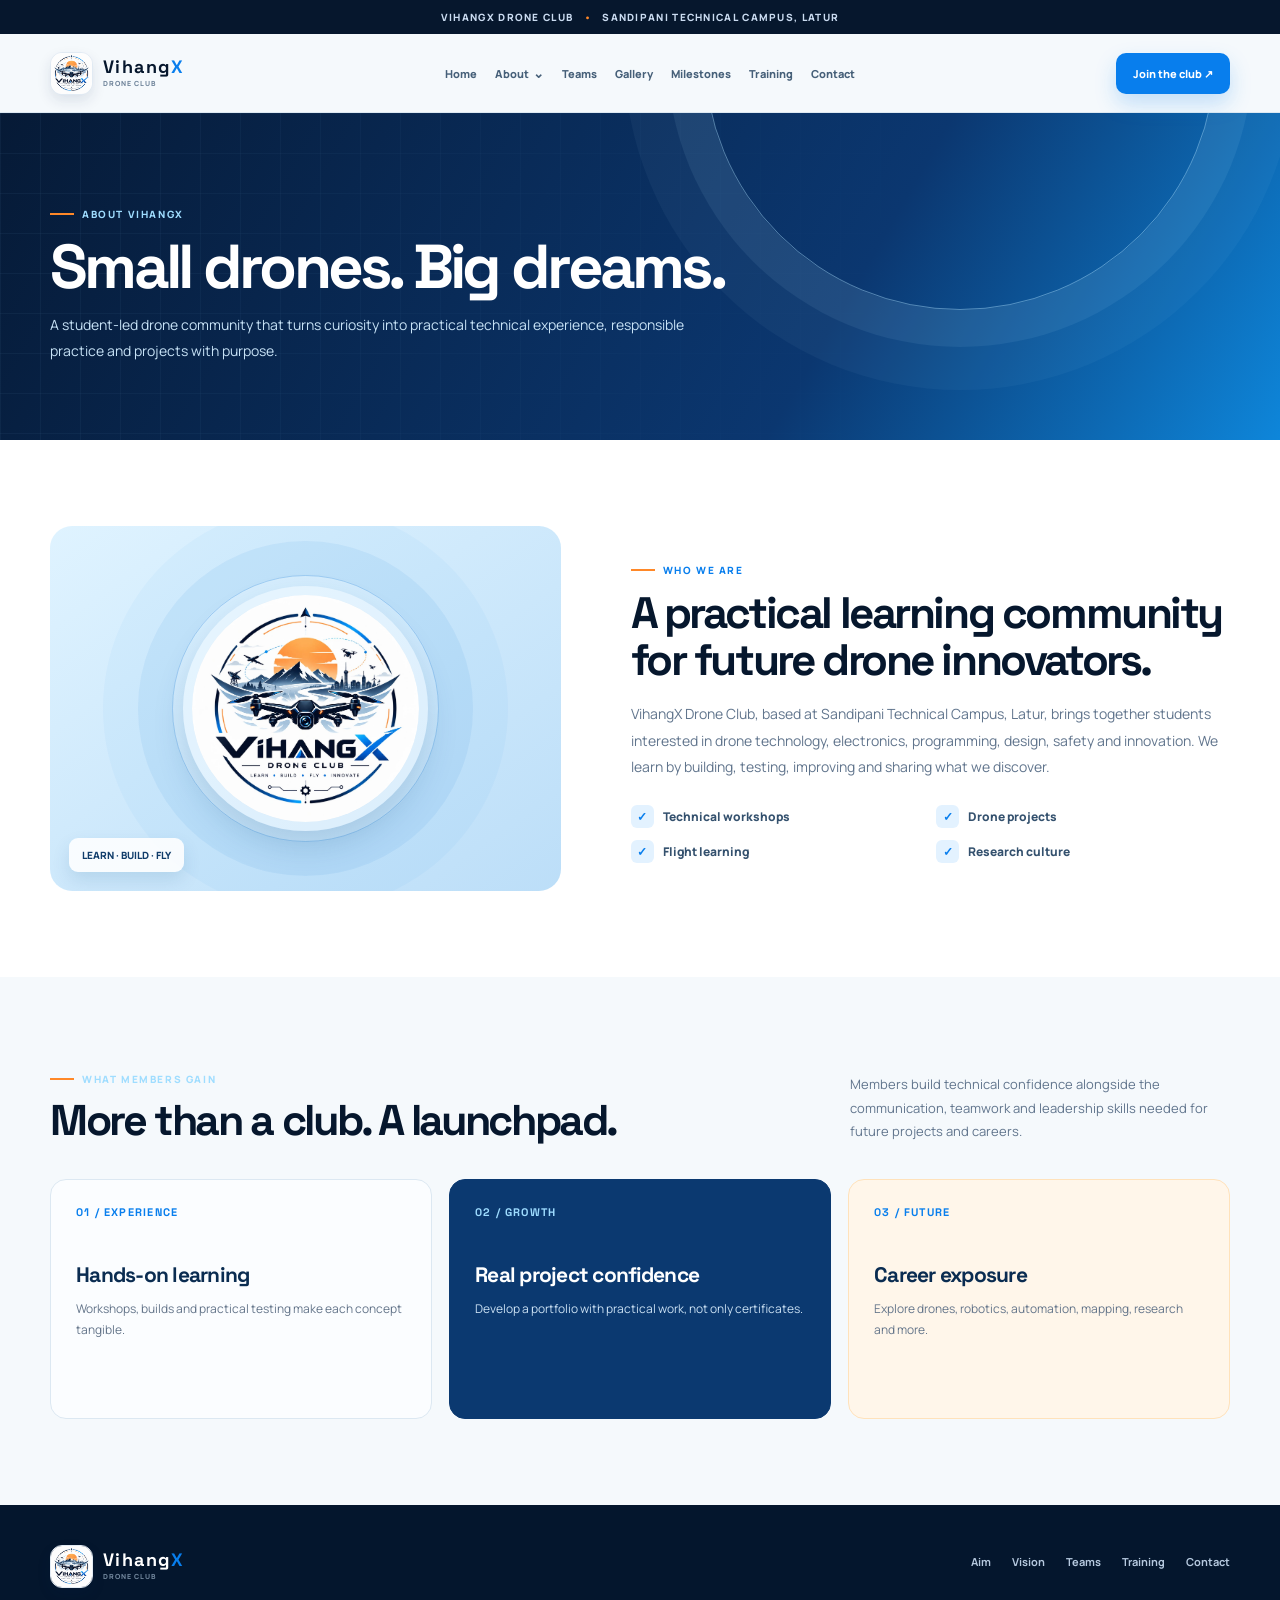
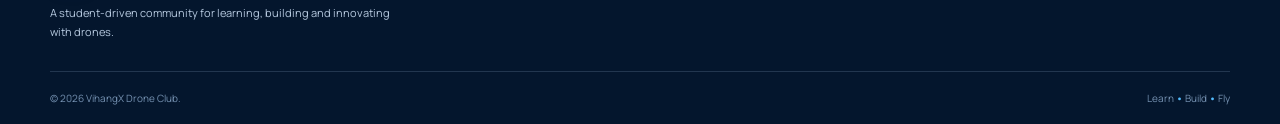
==== about.html @ a5d9b42d "Publish VihangX Drone Club website" ====
<!doctype html>
<html lang="en"><head><meta charset="utf-8"><meta name="viewport" content="width=device-width,initial-scale=1"><meta name="description" content="About VihangX Drone Club at Sandipani Technical Campus, Latur."><title>About VihangX | Drone Club</title><link rel="stylesheet" href="page-styles.css"></head>
<body>
  <div class="announcement">VihangX Drone Club <b>•</b> Sandipani Technical Campus, Latur</div>
  <header class="site-header"><div class="wrap nav"><a class="brand" href="index.html"><img src="assets/vihangx-logo.jpg" alt="VihangX Drone Club logo"><span class="brand-title">Vihang<b>X</b><small>DRONE CLUB</small></span></a><nav class="nav-links" aria-label="Main navigation"><a href="index.html">Home</a><div class="nav-dropdown"><button class="dropdown-toggle" aria-expanded="false" aria-controls="about-menu">About <span>⌄</span></button><div class="dropdown-menu" id="about-menu"><a class="active" href="about.html">About VihangX</a><a href="aim.html">Aim</a><a href="vision.html">Vision</a><a href="mission.html">Mission</a><a href="objectives.html">Objectives</a></div></div><a href="teams.html">Teams</a><a href="gallery.html">Gallery</a><a href="milestones.html">Milestones</a><a href="training.html">Training</a><a href="contact.html">Contact</a></nav><a class="nav-cta" href="contact.html">Join the club ↗</a><button class="menu-button" aria-label="Open menu" aria-expanded="false"><svg viewBox="0 0 24 24" fill="none"><path d="M4 7h16M4 12h16M4 17h16" stroke="currentColor" stroke-width="2" stroke-linecap="round"/></svg></button></div></header>
  <main><section class="page-hero"><div class="wrap"><span class="eyebrow">About VihangX</span><h1>Small drones. Big dreams.</h1><p>A student-led drone community that turns curiosity into practical technical experience, responsible practice and projects with purpose.</p></div></section>
  <section class="section section-white"><div class="wrap overview"><div class="logo-stage"><img src="assets/vihangx-logo.jpg" alt="VihangX logo"><span class="badge">LEARN · BUILD · FLY</span></div><div><span class="eyebrow" style="color:#087eed">Who we are</span><h2 style="font-family:'Space Grotesk';font-size:clamp(30px,3.5vw,44px);letter-spacing:-.055em;line-height:1.07;margin:13px 0 17px">A practical learning community for future drone innovators.</h2><p class="section-copy">VihangX Drone Club, based at Sandipani Technical Campus, Latur, brings together students interested in drone technology, electronics, programming, design, safety and innovation. We learn by building, testing, improving and sharing what we discover.</p><div class="feature-grid"><span class="feature"><i>✓</i> Technical workshops</span><span class="feature"><i>✓</i> Drone projects</span><span class="feature"><i>✓</i> Flight learning</span><span class="feature"><i>✓</i> Research culture</span></div></div></div></section>
  <section class="section"><div class="wrap"><div class="section-head"><div><span class="eyebrow">What members gain</span><h2>More than a club. A launchpad.</h2></div><p>Members build technical confidence alongside the communication, teamwork and leadership skills needed for future projects and careers.</p></div><div class="info-grid"><article class="info-card"><span class="index">01 / EXPERIENCE</span><h3>Hands-on learning</h3><p>Workshops, builds and practical testing make each concept tangible.</p></article><article class="info-card"><span class="index">02 / GROWTH</span><h3>Real project confidence</h3><p>Develop a portfolio with practical work, not only certificates.</p></article><article class="info-card"><span class="index">03 / FUTURE</span><h3>Career exposure</h3><p>Explore drones, robotics, automation, mapping, research and more.</p></article></div></div></section></main>
  <footer><div class="wrap"><div class="footer-top"><div><a class="brand" href="index.html"><img src="assets/vihangx-logo.jpg" alt="VihangX Drone Club logo"><span class="brand-title">Vihang<b>X</b><small>DRONE CLUB</small></span></a><p class="footer-copy">A student-driven community for learning, building and innovating with drones.</p></div><nav class="footer-nav"><a href="aim.html">Aim</a><a href="vision.html">Vision</a><a href="teams.html">Teams</a><a href="training.html">Training</a><a href="contact.html">Contact</a></nav></div><div class="footer-bottom"><span>© <span id="year"></span> VihangX Drone Club.</span><span>Learn <b>•</b> Build <b>•</b> Fly</span></div></div></footer><script src="site.js"></script>
</body></html>
---- page-styles.css ----
@import url('https://fonts.googleapis.com/css2?family=Manrope:wght@400;500;600;700;800&family=Space+Grotesk:wght@400;500;600;700&display=swap');

:root { --ink:#06172d; --ink-2:#0b2b54; --blue:#087eed; --blue-soft:#e5f4ff; --orange:#ff8828; --paper:#f5f9fc; --white:#fff; --line:#dbe7f1; --muted:#61758d; --green:#24b77f; --radius:18px; }
* { box-sizing:border-box; }
html { scroll-behavior:smooth; }
body { margin:0; color:var(--ink); background:var(--paper); font-family:Manrope,Arial,sans-serif; }
a { color:inherit; text-decoration:none; }
button { font:inherit; cursor:pointer; }
.wrap { width:min(1180px, calc(100% - 48px)); margin:0 auto; }
.announcement { padding:10px 16px; color:#cbdcf1; background:var(--ink); font-size:10px; font-weight:800; letter-spacing:.13em; text-align:center; text-transform:uppercase; }.announcement b { margin:0 7px; color:var(--orange); }
.site-header { position:sticky; z-index:30; top:0; border-bottom:1px solid rgba(219,231,241,.9); background:rgba(245,249,252,.9); backdrop-filter:blur(18px); }.nav { min-height:78px; display:flex; align-items:center; justify-content:space-between; gap:23px; }.brand { display:flex; align-items:center; min-width:max-content; gap:10px; }.brand img { width:43px; height:43px; border:1px solid #e1eaf3; border-radius:12px; object-fit:cover; background:white; box-shadow:0 6px 14px rgba(4,38,78,.11); }.brand-title { color:var(--ink); font-family:'Space Grotesk',sans-serif; font-size:18px; font-weight:700; letter-spacing:.08em; line-height:.9; }.brand-title b { color:var(--blue); }.brand-title small { display:block; margin-top:6px; color:#71869c; font-family:Manrope,sans-serif; font-size:7px; font-weight:800; letter-spacing:.14em; }
.nav-links { display:flex; align-items:center; gap:18px; color:#466079; font-size:11px; font-weight:800; }.nav-links > a, .dropdown-toggle { border:0; padding:5px 0; color:inherit; background:transparent; font:inherit; font-size:11px; font-weight:800; }.nav-links a:hover, .nav-links a.active, .dropdown-toggle:hover, .dropdown-toggle:focus { color:var(--blue); }.nav-dropdown { position:relative; }.dropdown-toggle { display:inline-flex; align-items:center; gap:4px; }.dropdown-toggle span { font-size:13px; transition:transform .18s ease; }.nav-dropdown.open .dropdown-toggle span { transform:rotate(180deg); }.dropdown-menu { position:absolute; top:calc(100% + 17px); left:-13px; display:grid; min-width:190px; padding:8px; border:1px solid #dce7f1; border-radius:12px; background:#fff; box-shadow:0 17px 36px rgba(3,27,62,.15); opacity:0; pointer-events:none; transform:translateY(-6px); transition:.18s ease; }.nav-dropdown.open .dropdown-menu { opacity:1; pointer-events:auto; transform:translateY(0); }.dropdown-menu a { padding:8px 9px; border-radius:7px; font-size:10px; }.dropdown-menu a:hover, .dropdown-menu a.active { background:#eaf7ff; }.nav-cta, .button { display:inline-flex; align-items:center; justify-content:center; gap:9px; border:1px solid transparent; border-radius:10px; padding:12px 16px; color:white; background:var(--blue); box-shadow:0 10px 21px rgba(8,126,237,.22); font-size:11px; font-weight:800; transition:.2s ease; }.nav-cta:hover, .button:hover { background:#006fd7; transform:translateY(-2px); }.button--light { border-color:#c8d8e7; color:var(--ink); background:white; box-shadow:none; }.button--light:hover { color:var(--blue); background:#eaf6ff; }.menu-button { display:none; border:0; padding:8px; color:var(--ink); background:transparent; }.menu-button svg { width:24px; height:24px; }
.page-hero { position:relative; overflow:hidden; padding:85px 0 76px; color:white; background:linear-gradient(120deg,#061a36,#0b3770 65%,#0e86da); }.page-hero::before { position:absolute; width:510px; height:510px; top:-315px; right:5%; border:1px solid rgba(177,227,255,.44); border-radius:50%; box-shadow:0 0 0 37px rgba(177,227,255,.08),0 0 0 80px rgba(177,227,255,.045); content:''; }.page-hero::after { position:absolute; inset:0; opacity:.26; background-image:linear-gradient(rgba(151,215,255,.2) 1px,transparent 1px),linear-gradient(90deg,rgba(151,215,255,.2) 1px,transparent 1px); background-size:40px 40px; mask-image:linear-gradient(100deg,black,transparent 75%); content:''; }.page-hero .wrap { position:relative; z-index:1; }.eyebrow { display:inline-flex; align-items:center; gap:8px; color:#9fddff; font-size:10px; font-weight:800; letter-spacing:.16em; text-transform:uppercase; }.eyebrow::before { width:24px; height:2px; background:var(--orange); content:''; }.page-hero h1 { max-width:720px; margin:14px 0 14px; font-family:'Space Grotesk',sans-serif; font-size:clamp(39px,5vw,62px); letter-spacing:-.06em; line-height:1.02; }.page-hero p { max-width:635px; margin:0; color:#c7e2f6; font-size:14px; line-height:1.85; }
.section { padding:86px 0; }.section-white { background:white; }.section-head { display:grid; grid-template-columns:1fr 380px; align-items:end; gap:35px; margin-bottom:35px; }.section-head h2 { margin:12px 0 0; color:var(--ink); font-family:'Space Grotesk',sans-serif; font-size:clamp(29px,3.5vw,43px); letter-spacing:-.055em; line-height:1.06; }.section-head p { margin:0; color:var(--muted); font-size:13px; line-height:1.8; }.section-copy { max-width:760px; color:var(--muted); font-size:14px; line-height:1.9; }
.overview { display:grid; grid-template-columns:.92fr 1.08fr; align-items:center; gap:70px; }.logo-stage { position:relative; min-height:365px; display:grid; overflow:hidden; place-items:center; border-radius:22px; background:linear-gradient(145deg,#dff3ff,#bcdef8); }.logo-stage::before { position:absolute; width:265px; height:265px; border:1px solid rgba(9,117,211,.27); border-radius:50%; box-shadow:0 0 0 34px rgba(9,117,211,.07),0 0 0 69px rgba(9,117,211,.04); content:''; }.logo-stage img { position:relative; width:245px; height:245px; border:9px solid rgba(255,255,255,.38); border-radius:50%; object-fit:cover; box-shadow:0 16px 30px rgba(15,76,131,.17); }.badge { position:absolute; bottom:19px; left:19px; padding:10px 13px; border-radius:9px; color:#113d6b; background:rgba(255,255,255,.88); box-shadow:0 8px 18px rgba(11,73,126,.12); font-size:10px; font-weight:800; }.feature-grid { display:grid; grid-template-columns:1fr 1fr; gap:12px; margin-top:24px; }.feature { display:flex; align-items:center; gap:9px; color:#34516e; font-size:12px; font-weight:800; }.feature i { display:grid; width:23px; height:23px; place-items:center; border-radius:6px; color:var(--blue); background:#e3f2ff; font-style:normal; }
.info-grid { display:grid; grid-template-columns:repeat(3,1fr); gap:17px; }.info-card { min-height:240px; padding:25px; border:1px solid #dce8f2; border-radius:16px; background:#fbfdff; }.info-card:nth-child(2) { color:white; background:#0b3970; border-color:#0b3970; }.info-card:nth-child(3) { background:#fff6ea; border-color:#ffe2bb; }.info-card .index { display:block; margin-bottom:42px; color:var(--blue); font-family:'Space Grotesk'; font-size:11px; font-weight:700; letter-spacing:.11em; }.info-card:nth-child(2) .index { color:#9edcff; }.info-card h3 { margin:0 0 10px; color:#0a2c51; font-family:'Space Grotesk'; font-size:21px; letter-spacing:-.035em; }.info-card:nth-child(2) h3 { color:white; }.info-card p { margin:0; color:#64758a; font-size:12px; line-height:1.75; }.info-card:nth-child(2) p { color:#cae0f3; }
.statement { max-width:910px; padding:43px 48px; border:1px solid #d5e6f3; border-radius:20px; background:white; box-shadow:0 20px 55px rgba(9,56,105,.08); }.statement h2 { margin:13px 0; color:#0b2d52; font-family:'Space Grotesk'; font-size:clamp(31px,4vw,48px); letter-spacing:-.06em; line-height:1.05; }.statement p { margin:0; color:var(--muted); font-size:15px; line-height:1.9; }.quote-mark { color:var(--orange); font-family:'Space Grotesk'; font-size:44px; line-height:.5; }
.objective-list { display:grid; grid-template-columns:repeat(3,1fr); gap:13px; margin-top:22px; }.objective { display:flex; gap:11px; align-items:flex-start; min-height:84px; padding:17px; border:1px solid #dce8f2; border-radius:13px; background:#fff; color:#415e7a; font-size:11px; font-weight:700; line-height:1.6; }.objective b { display:grid; flex:0 0 24px; width:24px; height:24px; place-items:center; border-radius:7px; color:var(--blue); background:#e5f4ff; font-family:'Space Grotesk'; font-size:10px; }
.leadership-grid { display:grid; grid-template-columns:1fr 1fr; gap:16px; margin-bottom:30px; }.leadership-card { position:relative; overflow:hidden; min-height:152px; padding:25px 28px; border-radius:16px; color:white; background:linear-gradient(135deg,#0b315f,#087bd5); }.leadership-card:nth-child(2) { background:linear-gradient(135deg,#173f71,#0e987f); }.leadership-card::after { position:absolute; width:165px; height:165px; right:-45px; bottom:-87px; border:1px solid rgba(255,255,255,.4); border-radius:50%; box-shadow:0 0 0 24px rgba(255,255,255,.08); content:''; }.leadership-card small { position:relative; z-index:1; color:#cdeaff; font-size:10px; font-weight:800; letter-spacing:.13em; }.leadership-card h3 { position:relative; z-index:1; margin:9px 0 4px; font-family:'Space Grotesk'; font-size:27px; letter-spacing:-.045em; }.leadership-card p { position:relative; z-index:1; margin:0; color:#d8ebfa; font-size:11px; }.team-grid { display:grid; grid-template-columns:repeat(3,1fr); gap:16px; }.team-card { min-height:315px; padding:23px; border:1px solid #dce7f0; border-radius:16px; background:#fbfdff; transition:.2s ease; }.team-card:hover { box-shadow:0 19px 35px rgba(16,62,106,.11); transform:translateY(-5px); }.team-mark { display:grid; width:45px; height:45px; place-items:center; border-radius:12px; color:var(--blue); background:#e2f3ff; font-size:20px; }.team-card:nth-child(2) .team-mark { color:#df711e; background:#fff0df; }.team-card:nth-child(3) .team-mark { color:#5c50c5; background:#eeebff; }.team-card:nth-child(4) .team-mark { color:#09846d; background:#e1f8f0; }.team-card h3 { margin:21px 0 8px; color:#0b2c52; font-family:'Space Grotesk'; font-size:18px; letter-spacing:-.025em; }.team-lead { display:block; margin-bottom:11px; color:#276697; font-size:10px; font-weight:800; letter-spacing:.03em; }.team-role { margin:0 0 14px; color:#63758a; font-size:11px; line-height:1.65; }.member-list { display:flex; flex-wrap:wrap; gap:6px; margin:0; padding:0; list-style:none; }.member-list li { padding:5px 7px; border:1px solid #dbe8f2; border-radius:6px; color:#415e7a; background:white; font-size:9px; font-weight:700; line-height:1.25; }.member-list li.key { border-color:#9ed9ff; color:#075d9e; background:#eaf7ff; }.roster-note { margin:20px 0 0; color:#6e8399; font-size:10px; line-height:1.7; }
.gallery-grid { display:grid; grid-template-columns:1.2fr .8fr .8fr; grid-template-rows:190px 190px; gap:15px; }.gallery-tile { position:relative; overflow:hidden; display:flex; align-items:end; padding:20px; border-radius:16px; color:white; background:#0c396c; }.gallery-tile::before { position:absolute; inset:0; opacity:.28; background-image:radial-gradient(#bde7ff 1px,transparent 1px); background-size:15px 15px; content:''; }.gallery-tile > * { position:relative; z-index:1; }.gallery-tile h3 { margin:0 0 4px; font-family:'Space Grotesk'; font-size:20px; letter-spacing:-.035em; }.gallery-tile p { margin:0; color:#c5e0f5; font-size:10px; font-weight:700; }.gallery-featured { grid-row:span 2; align-items:center; justify-content:center; padding:0; background:linear-gradient(150deg,#0b2b55,#0d76c8); }.gallery-featured img { width:73%; border-radius:50%; box-shadow:0 0 0 10px rgba(255,255,255,.13),0 20px 34px rgba(0,16,51,.3); }.gallery-label { position:absolute; bottom:20px; left:20px; }.gallery-build { background:linear-gradient(135deg,#ed7c25,#ba3e11); }.gallery-field { background:linear-gradient(135deg,#196c85,#123654); }.gallery-lab { background:linear-gradient(135deg,#6250b5,#293d7e); }.gallery-flight { background:linear-gradient(135deg,#0b875e,#115250); }.orb { position:absolute; width:230px; height:230px; right:-65px; top:-67px; border:1px solid rgba(255,255,255,.5); border-radius:50%; box-shadow:0 0 0 24px rgba(255,255,255,.08),0 0 0 47px rgba(255,255,255,.05); }.gallery-build::after,.gallery-field::after,.gallery-lab::after,.gallery-flight::after { position:absolute; top:27px; right:25px; color:rgba(255,255,255,.84); font-family:'Space Grotesk'; font-size:30px; font-weight:700; content:'✦'; }
.timeline { position:relative; max-width:940px; display:grid; gap:14px; }.timeline::before { position:absolute; top:30px; bottom:30px; left:95px; width:1px; background:#cbddeb; content:''; }.timeline-item { position:relative; display:grid; grid-template-columns:76px 1fr auto; align-items:center; gap:22px; min-height:105px; padding:20px 23px; border:1px solid #dbe7f1; border-radius:14px; background:white; }.timeline-item time { position:relative; z-index:1; color:var(--blue); background:white; font-family:'Space Grotesk'; font-size:12px; font-weight:700; }.timeline-item h3 { margin:0 0 5px; color:#0b2c52; font-size:15px; }.timeline-item p { margin:0; color:var(--muted); font-size:11px; line-height:1.6; }.timeline-item > span { color:#a0b7ca; font-size:20px; }
.training-grid { display:grid; grid-template-columns:repeat(3,1fr); gap:17px; }.training-card { min-height:272px; padding:25px; border-radius:17px; color:white; background:linear-gradient(145deg,#0b4382,#0b2e5e); }.training-card:nth-child(2) { background:linear-gradient(145deg,#0d766c,#103d69); }.training-card:nth-child(3) { background:linear-gradient(145deg,#654bb5,#233c7c); }.training-card .index { color:#9fdfff; font-family:'Space Grotesk'; font-size:11px; font-weight:700; letter-spacing:.1em; }.training-card h3 { margin:47px 0 12px; font-family:'Space Grotesk'; font-size:22px; letter-spacing:-.035em; }.training-card p { margin:0; color:#c5ddf0; font-size:12px; line-height:1.8; }
.contact-grid { display:grid; grid-template-columns:.83fr 1.17fr; gap:24px; }.contact-panel { min-height:360px; padding:32px; border-radius:18px; color:white; background:#092c54; }.contact-panel h2 { margin:13px 0; font-family:'Space Grotesk'; font-size:32px; letter-spacing:-.045em; }.contact-panel p { color:#c0d9ed; font-size:13px; line-height:1.8; }.contact-detail { margin-top:28px; padding-top:19px; border-top:1px solid rgba(191,223,248,.2); color:#b7d3ea; font-size:12px; line-height:1.7; }.contact-detail b { display:block; margin-bottom:4px; color:white; font-size:10px; letter-spacing:.1em; }.contact-form { padding:31px; border:1px solid #dbe7f1; border-radius:18px; background:white; }.contact-form h2 { margin:0 0 8px; color:#0b2c52; font-family:'Space Grotesk'; font-size:29px; letter-spacing:-.04em; }.contact-form p { margin-bottom:21px; color:var(--muted); font-size:12px; }.form-grid { display:grid; gap:12px; }.form-grid input,.form-grid textarea { width:100%; outline:0; padding:12px 13px; border:1px solid #d8e5ef; border-radius:9px; color:var(--ink); background:#fbfdff; font-size:12px; }.form-grid textarea { min-height:91px; resize:vertical; }.form-grid input:focus,.form-grid textarea:focus { border-color:var(--blue); box-shadow:0 0 0 3px rgba(8,126,237,.12); }
footer { color:#b6c9df; background:#04162d; }.footer-top { display:flex; justify-content:space-between; gap:30px; padding:40px 0 29px; border-bottom:1px solid rgba(181,213,245,.17); }.footer-top .brand-title { color:white; }.footer-copy { max-width:350px; margin:15px 0 0; font-size:11px; line-height:1.8; }.footer-nav { display:flex; flex-wrap:wrap; justify-content:end; align-content:start; gap:13px 21px; max-width:370px; padding-top:9px; font-size:11px; font-weight:700; }.footer-nav a:hover { color:#7ed3ff; }.footer-bottom { display:flex; justify-content:space-between; gap:18px; padding:19px 0; color:#7591b1; font-size:10px; }.footer-bottom b { color:#52bcff; }
@media(max-width:1080px){.nav-links{gap:12px;font-size:10px}.nav-cta{padding:10px 12px}.team-grid{grid-template-columns:repeat(3,1fr)}}
@media(max-width:840px){.section-head{grid-template-columns:1fr;gap:13px}.overview,.contact-grid{grid-template-columns:1fr;gap:32px}.info-grid,.training-grid{grid-template-columns:1fr}.objective-list{grid-template-columns:1fr 1fr}.gallery-grid{grid-template-columns:1fr 1fr;grid-template-rows:230px 160px 160px}.gallery-featured{grid-column:span 2;grid-row:auto}.gallery-featured img{width:175px}.team-grid{grid-template-columns:repeat(2,1fr)}}
@media(max-width:730px){.wrap{width:min(100% - 32px,540px)}.nav{min-height:66px}.brand img{width:39px;height:39px}.brand-title{font-size:16px}.nav-links{position:absolute;top:77px;right:16px;left:16px;display:none;padding:10px 16px;border:1px solid #dce7f1;border-radius:13px;background:white;box-shadow:0 17px 36px rgba(3,27,62,.15)}.nav-links.open{display:grid}.nav-links>a,.dropdown-toggle{width:100%;padding:9px 3px;border-bottom:1px solid #edf2f6;text-align:left}.dropdown-toggle{justify-content:space-between}.dropdown-menu{position:static;min-width:0;margin:0;padding:0 0 0 10px;border:0;border-radius:0;box-shadow:none;opacity:1;pointer-events:auto;transform:none}.dropdown-menu a{padding:8px 3px;color:#62809a}.nav-dropdown.open .dropdown-toggle span{transform:none}.nav-cta{display:none}.menu-button{display:block}.page-hero{padding:65px 0 61px}.section{padding:65px 0}.timeline::before{left:77px}.timeline-item{grid-template-columns:58px 1fr auto;gap:12px;padding:16px}.footer-top,.footer-bottom{flex-direction:column}.footer-bottom{gap:7px}.footer-nav{justify-content:start;padding-top:0}}
@media(max-width:430px){.page-hero h1{font-size:40px}.feature-grid,.objective-list,.team-grid,.leadership-grid{grid-template-columns:1fr}.statement{padding:31px 25px}.gallery-grid{grid-template-columns:1fr;grid-template-rows:215px repeat(4,155px)}.gallery-featured{grid-column:auto}.gallery-featured img{width:145px}.timeline::before{display:none}.timeline-item{grid-template-columns:1fr auto}.timeline-item time{grid-column:1/-1}.timeline-item>span{grid-column:2;grid-row:2}.contact-panel,.contact-form{padding:25px}.footer-nav{gap:12px 16px}}
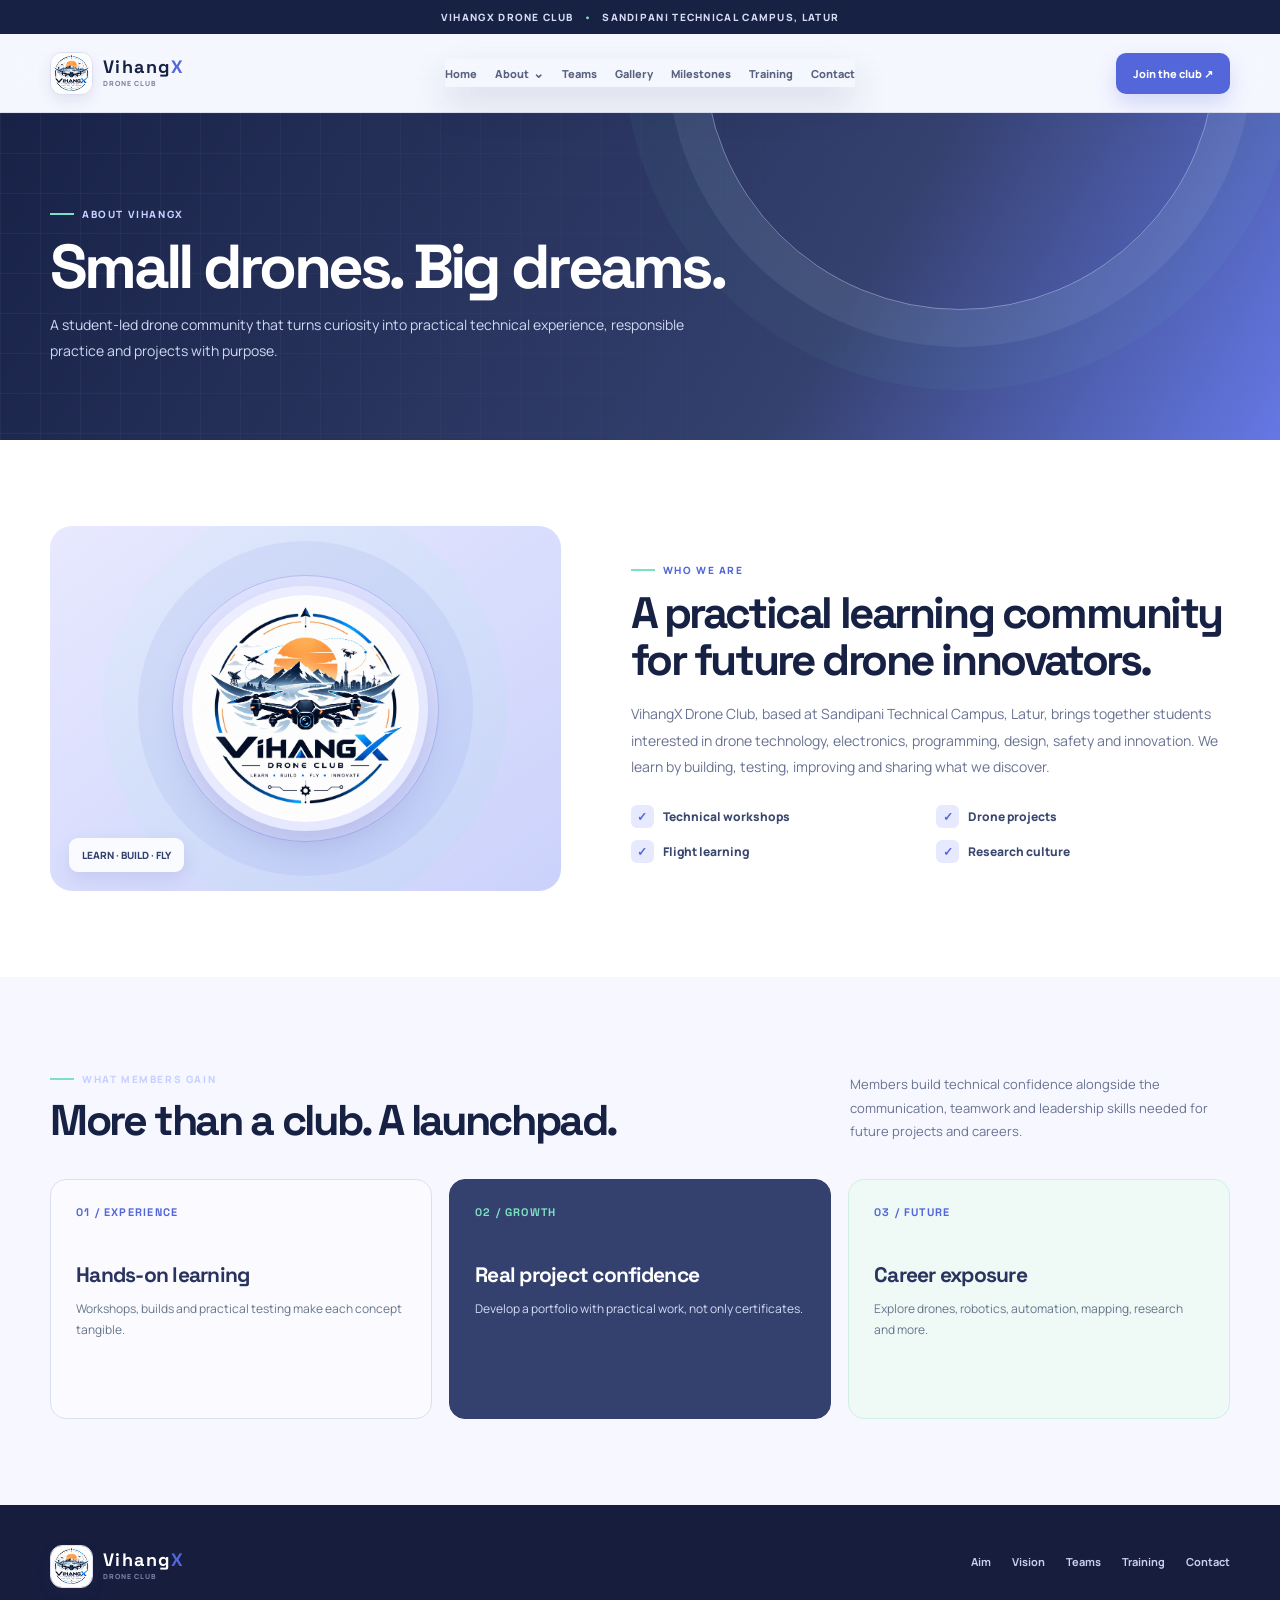
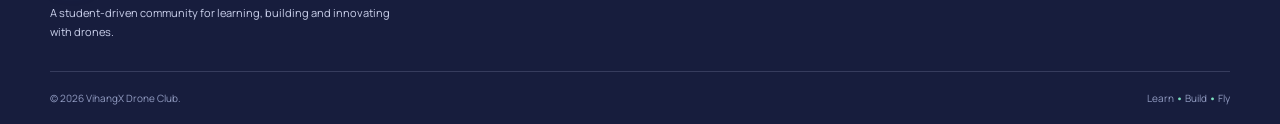
==== commit dbba99ef: "Adopt Indigo Mint theme and remove demos" ====
--- a/about.html
+++ b/about.html
@@ -4,7 +4,7 @@
   <div class="announcement">VihangX Drone Club <b>•</b> Sandipani Technical Campus, Latur</div>
   <header class="site-header"><div class="wrap nav"><a class="brand" href="index.html"><img src="assets/vihangx-logo.jpg" alt="VihangX Drone Club logo"><span class="brand-title">Vihang<b>X</b><small>DRONE CLUB</small></span></a><nav class="nav-links" aria-label="Main navigation"><a href="index.html">Home</a><div class="nav-dropdown"><button class="dropdown-toggle" aria-expanded="false" aria-controls="about-menu">About <span>⌄</span></button><div class="dropdown-menu" id="about-menu"><a class="active" href="about.html">About VihangX</a><a href="aim.html">Aim</a><a href="vision.html">Vision</a><a href="mission.html">Mission</a><a href="objectives.html">Objectives</a></div></div><a href="teams.html">Teams</a><a href="gallery.html">Gallery</a><a href="milestones.html">Milestones</a><a href="training.html">Training</a><a href="contact.html">Contact</a></nav><a class="nav-cta" href="contact.html">Join the club ↗</a><button class="menu-button" aria-label="Open menu" aria-expanded="false"><svg viewBox="0 0 24 24" fill="none"><path d="M4 7h16M4 12h16M4 17h16" stroke="currentColor" stroke-width="2" stroke-linecap="round"/></svg></button></div></header>
   <main><section class="page-hero"><div class="wrap"><span class="eyebrow">About VihangX</span><h1>Small drones. Big dreams.</h1><p>A student-led drone community that turns curiosity into practical technical experience, responsible practice and projects with purpose.</p></div></section>
-  <section class="section section-white"><div class="wrap overview"><div class="logo-stage"><img src="assets/vihangx-logo.jpg" alt="VihangX logo"><span class="badge">LEARN · BUILD · FLY</span></div><div><span class="eyebrow" style="color:#087eed">Who we are</span><h2 style="font-family:'Space Grotesk';font-size:clamp(30px,3.5vw,44px);letter-spacing:-.055em;line-height:1.07;margin:13px 0 17px">A practical learning community for future drone innovators.</h2><p class="section-copy">VihangX Drone Club, based at Sandipani Technical Campus, Latur, brings together students interested in drone technology, electronics, programming, design, safety and innovation. We learn by building, testing, improving and sharing what we discover.</p><div class="feature-grid"><span class="feature"><i>✓</i> Technical workshops</span><span class="feature"><i>✓</i> Drone projects</span><span class="feature"><i>✓</i> Flight learning</span><span class="feature"><i>✓</i> Research culture</span></div></div></div></section>
+  <section class="section section-white"><div class="wrap overview"><div class="logo-stage"><img src="assets/vihangx-logo.jpg" alt="VihangX logo"><span class="badge">LEARN · BUILD · FLY</span></div><div><span class="eyebrow" style="color:var(--blue)">Who we are</span><h2 style="font-family:'Space Grotesk';font-size:clamp(30px,3.5vw,44px);letter-spacing:-.055em;line-height:1.07;margin:13px 0 17px">A practical learning community for future drone innovators.</h2><p class="section-copy">VihangX Drone Club, based at Sandipani Technical Campus, Latur, brings together students interested in drone technology, electronics, programming, design, safety and innovation. We learn by building, testing, improving and sharing what we discover.</p><div class="feature-grid"><span class="feature"><i>✓</i> Technical workshops</span><span class="feature"><i>✓</i> Drone projects</span><span class="feature"><i>✓</i> Flight learning</span><span class="feature"><i>✓</i> Research culture</span></div></div></div></section>
   <section class="section"><div class="wrap"><div class="section-head"><div><span class="eyebrow">What members gain</span><h2>More than a club. A launchpad.</h2></div><p>Members build technical confidence alongside the communication, teamwork and leadership skills needed for future projects and careers.</p></div><div class="info-grid"><article class="info-card"><span class="index">01 / EXPERIENCE</span><h3>Hands-on learning</h3><p>Workshops, builds and practical testing make each concept tangible.</p></article><article class="info-card"><span class="index">02 / GROWTH</span><h3>Real project confidence</h3><p>Develop a portfolio with practical work, not only certificates.</p></article><article class="info-card"><span class="index">03 / FUTURE</span><h3>Career exposure</h3><p>Explore drones, robotics, automation, mapping, research and more.</p></article></div></div></section></main>
   <footer><div class="wrap"><div class="footer-top"><div><a class="brand" href="index.html"><img src="assets/vihangx-logo.jpg" alt="VihangX Drone Club logo"><span class="brand-title">Vihang<b>X</b><small>DRONE CLUB</small></span></a><p class="footer-copy">A student-driven community for learning, building and innovating with drones.</p></div><nav class="footer-nav"><a href="aim.html">Aim</a><a href="vision.html">Vision</a><a href="teams.html">Teams</a><a href="training.html">Training</a><a href="contact.html">Contact</a></nav></div><div class="footer-bottom"><span>© <span id="year"></span> VihangX Drone Club.</span><span>Learn <b>•</b> Build <b>•</b> Fly</span></div></div></footer><script src="site.js"></script>
 </body></html>
--- a/page-styles.css
+++ b/page-styles.css
@@ -17,6 +17,7 @@
 .statement { max-width:910px; padding:43px 48px; border:1px solid #d5e6f3; border-radius:20px; background:white; box-shadow:0 20px 55px rgba(9,56,105,.08); }.statement h2 { margin:13px 0; color:#0b2d52; font-family:'Space Grotesk'; font-size:clamp(31px,4vw,48px); letter-spacing:-.06em; line-height:1.05; }.statement p { margin:0; color:var(--muted); font-size:15px; line-height:1.9; }.quote-mark { color:var(--orange); font-family:'Space Grotesk'; font-size:44px; line-height:.5; }
 .objective-list { display:grid; grid-template-columns:repeat(3,1fr); gap:13px; margin-top:22px; }.objective { display:flex; gap:11px; align-items:flex-start; min-height:84px; padding:17px; border:1px solid #dce8f2; border-radius:13px; background:#fff; color:#415e7a; font-size:11px; font-weight:700; line-height:1.6; }.objective b { display:grid; flex:0 0 24px; width:24px; height:24px; place-items:center; border-radius:7px; color:var(--blue); background:#e5f4ff; font-family:'Space Grotesk'; font-size:10px; }
 .leadership-grid { display:grid; grid-template-columns:1fr 1fr; gap:16px; margin-bottom:30px; }.leadership-card { position:relative; overflow:hidden; min-height:152px; padding:25px 28px; border-radius:16px; color:white; background:linear-gradient(135deg,#0b315f,#087bd5); }.leadership-card:nth-child(2) { background:linear-gradient(135deg,#173f71,#0e987f); }.leadership-card::after { position:absolute; width:165px; height:165px; right:-45px; bottom:-87px; border:1px solid rgba(255,255,255,.4); border-radius:50%; box-shadow:0 0 0 24px rgba(255,255,255,.08); content:''; }.leadership-card small { position:relative; z-index:1; color:#cdeaff; font-size:10px; font-weight:800; letter-spacing:.13em; }.leadership-card h3 { position:relative; z-index:1; margin:9px 0 4px; font-family:'Space Grotesk'; font-size:27px; letter-spacing:-.045em; }.leadership-card p { position:relative; z-index:1; margin:0; color:#d8ebfa; font-size:11px; }.team-grid { display:grid; grid-template-columns:repeat(3,1fr); gap:16px; }.team-card { min-height:315px; padding:23px; border:1px solid #dce7f0; border-radius:16px; background:#fbfdff; transition:.2s ease; }.team-card:hover { box-shadow:0 19px 35px rgba(16,62,106,.11); transform:translateY(-5px); }.team-mark { display:grid; width:45px; height:45px; place-items:center; border-radius:12px; color:var(--blue); background:#e2f3ff; font-size:20px; }.team-card:nth-child(2) .team-mark { color:#df711e; background:#fff0df; }.team-card:nth-child(3) .team-mark { color:#5c50c5; background:#eeebff; }.team-card:nth-child(4) .team-mark { color:#09846d; background:#e1f8f0; }.team-card h3 { margin:21px 0 8px; color:#0b2c52; font-family:'Space Grotesk'; font-size:18px; letter-spacing:-.025em; }.team-lead { display:block; margin-bottom:11px; color:#276697; font-size:10px; font-weight:800; letter-spacing:.03em; }.team-role { margin:0 0 14px; color:#63758a; font-size:11px; line-height:1.65; }.member-list { display:flex; flex-wrap:wrap; gap:6px; margin:0; padding:0; list-style:none; }.member-list li { padding:5px 7px; border:1px solid #dbe8f2; border-radius:6px; color:#415e7a; background:white; font-size:9px; font-weight:700; line-height:1.25; }.member-list li.key { border-color:#9ed9ff; color:#075d9e; background:#eaf7ff; }.roster-note { margin:20px 0 0; color:#6e8399; font-size:10px; line-height:1.7; }
+.team-resume-link { display:inline-flex; align-items:center; gap:5px; margin:-3px 0 11px; color:#087eed; font-size:9px; font-weight:800; }.team-resume-link:hover { color:#005db5; text-decoration:underline; text-underline-offset:3px; }.team-resume-link + .team-role { margin-top:0; }
 .gallery-grid { display:grid; grid-template-columns:1.2fr .8fr .8fr; grid-template-rows:190px 190px; gap:15px; }.gallery-tile { position:relative; overflow:hidden; display:flex; align-items:end; padding:20px; border-radius:16px; color:white; background:#0c396c; }.gallery-tile::before { position:absolute; inset:0; opacity:.28; background-image:radial-gradient(#bde7ff 1px,transparent 1px); background-size:15px 15px; content:''; }.gallery-tile > * { position:relative; z-index:1; }.gallery-tile h3 { margin:0 0 4px; font-family:'Space Grotesk'; font-size:20px; letter-spacing:-.035em; }.gallery-tile p { margin:0; color:#c5e0f5; font-size:10px; font-weight:700; }.gallery-featured { grid-row:span 2; align-items:center; justify-content:center; padding:0; background:linear-gradient(150deg,#0b2b55,#0d76c8); }.gallery-featured img { width:73%; border-radius:50%; box-shadow:0 0 0 10px rgba(255,255,255,.13),0 20px 34px rgba(0,16,51,.3); }.gallery-label { position:absolute; bottom:20px; left:20px; }.gallery-build { background:linear-gradient(135deg,#ed7c25,#ba3e11); }.gallery-field { background:linear-gradient(135deg,#196c85,#123654); }.gallery-lab { background:linear-gradient(135deg,#6250b5,#293d7e); }.gallery-flight { background:linear-gradient(135deg,#0b875e,#115250); }.orb { position:absolute; width:230px; height:230px; right:-65px; top:-67px; border:1px solid rgba(255,255,255,.5); border-radius:50%; box-shadow:0 0 0 24px rgba(255,255,255,.08),0 0 0 47px rgba(255,255,255,.05); }.gallery-build::after,.gallery-field::after,.gallery-lab::after,.gallery-flight::after { position:absolute; top:27px; right:25px; color:rgba(255,255,255,.84); font-family:'Space Grotesk'; font-size:30px; font-weight:700; content:'✦'; }
 .timeline { position:relative; max-width:940px; display:grid; gap:14px; }.timeline::before { position:absolute; top:30px; bottom:30px; left:95px; width:1px; background:#cbddeb; content:''; }.timeline-item { position:relative; display:grid; grid-template-columns:76px 1fr auto; align-items:center; gap:22px; min-height:105px; padding:20px 23px; border:1px solid #dbe7f1; border-radius:14px; background:white; }.timeline-item time { position:relative; z-index:1; color:var(--blue); background:white; font-family:'Space Grotesk'; font-size:12px; font-weight:700; }.timeline-item h3 { margin:0 0 5px; color:#0b2c52; font-size:15px; }.timeline-item p { margin:0; color:var(--muted); font-size:11px; line-height:1.6; }.timeline-item > span { color:#a0b7ca; font-size:20px; }
 .training-grid { display:grid; grid-template-columns:repeat(3,1fr); gap:17px; }.training-card { min-height:272px; padding:25px; border-radius:17px; color:white; background:linear-gradient(145deg,#0b4382,#0b2e5e); }.training-card:nth-child(2) { background:linear-gradient(145deg,#0d766c,#103d69); }.training-card:nth-child(3) { background:linear-gradient(145deg,#654bb5,#233c7c); }.training-card .index { color:#9fdfff; font-family:'Space Grotesk'; font-size:11px; font-weight:700; letter-spacing:.1em; }.training-card h3 { margin:47px 0 12px; font-family:'Space Grotesk'; font-size:22px; letter-spacing:-.035em; }.training-card p { margin:0; color:#c5ddf0; font-size:12px; line-height:1.8; }
@@ -26,3 +27,28 @@
 @media(max-width:840px){.section-head{grid-template-columns:1fr;gap:13px}.overview,.contact-grid{grid-template-columns:1fr;gap:32px}.info-grid,.training-grid{grid-template-columns:1fr}.objective-list{grid-template-columns:1fr 1fr}.gallery-grid{grid-template-columns:1fr 1fr;grid-template-rows:230px 160px 160px}.gallery-featured{grid-column:span 2;grid-row:auto}.gallery-featured img{width:175px}.team-grid{grid-template-columns:repeat(2,1fr)}}
 @media(max-width:730px){.wrap{width:min(100% - 32px,540px)}.nav{min-height:66px}.brand img{width:39px;height:39px}.brand-title{font-size:16px}.nav-links{position:absolute;top:77px;right:16px;left:16px;display:none;padding:10px 16px;border:1px solid #dce7f1;border-radius:13px;background:white;box-shadow:0 17px 36px rgba(3,27,62,.15)}.nav-links.open{display:grid}.nav-links>a,.dropdown-toggle{width:100%;padding:9px 3px;border-bottom:1px solid #edf2f6;text-align:left}.dropdown-toggle{justify-content:space-between}.dropdown-menu{position:static;min-width:0;margin:0;padding:0 0 0 10px;border:0;border-radius:0;box-shadow:none;opacity:1;pointer-events:auto;transform:none}.dropdown-menu a{padding:8px 3px;color:#62809a}.nav-dropdown.open .dropdown-toggle span{transform:none}.nav-cta{display:none}.menu-button{display:block}.page-hero{padding:65px 0 61px}.section{padding:65px 0}.timeline::before{left:77px}.timeline-item{grid-template-columns:58px 1fr auto;gap:12px;padding:16px}.footer-top,.footer-bottom{flex-direction:column}.footer-bottom{gap:7px}.footer-nav{justify-content:start;padding-top:0}}
 @media(max-width:430px){.page-hero h1{font-size:40px}.feature-grid,.objective-list,.team-grid,.leadership-grid{grid-template-columns:1fr}.statement{padding:31px 25px}.gallery-grid{grid-template-columns:1fr;grid-template-rows:215px repeat(4,155px)}.gallery-featured{grid-column:auto}.gallery-featured img{width:145px}.timeline::before{display:none}.timeline-item{grid-template-columns:1fr auto}.timeline-item time{grid-column:1/-1}.timeline-item>span{grid-column:2;grid-row:2}.contact-panel,.contact-form{padding:25px}.footer-nav{gap:12px 16px}}
+
+/* Fast, clear interaction feedback across the site. */
+a,button,input,textarea{-webkit-tap-highlight-color:transparent;touch-action:manipulation}
+a:focus-visible,button:focus-visible,input:focus-visible,textarea:focus-visible{outline:3px solid rgba(8,126,237,.38);outline-offset:3px}
+.nav-cta:active,.button:active{transform:translateY(0) scale(.98);box-shadow:0 5px 12px rgba(8,126,237,.2)}
+.menu-button:active{transform:scale(.92)}
+@media(prefers-reduced-motion:reduce){html{scroll-behavior:auto}.nav-cta,.button,.team-card,.dropdown-menu,.dropdown-toggle span{transition-duration:.01ms!important}}
+
+/* Selected palette: Indigo Mint */
+:root{--ink:#172143;--ink-2:#34406e;--blue:#5367db;--blue-soft:#e7eaff;--orange:#7ce1c0;--paper:#f6f7ff;--white:#fff;--line:#dcdef1;--muted:#697292;--green:#7ce1c0}
+body{background:var(--paper)}.eyebrow[style]{color:var(--blue)!important}
+.announcement{color:#d7dcf4;background:var(--ink)}
+.site-header{border-color:rgba(220,222,241,.9);background:rgba(246,247,255,.9)}
+.brand img{border-color:#dcdef1;box-shadow:0 6px 14px rgba(51,60,122,.11)}.brand-title small{color:#7b83a4}.nav-links,.dropdown-toggle{color:#59637f}.dropdown-menu{border-color:#dcdef1;box-shadow:0 17px 36px rgba(31,39,89,.15)}.dropdown-menu a:hover,.dropdown-menu a.active{background:#eef0ff}.nav-cta,.button{box-shadow:0 10px 21px rgba(83,103,219,.22)}.nav-cta:hover,.button:hover{background:#4356c6}.button--light{border-color:#d4d7ed}.button--light:hover{background:#eef0ff}
+.page-hero{background:linear-gradient(120deg,#182247,#34406e 65%,#6578e5)}.page-hero::before{border-color:rgba(215,220,255,.45);box-shadow:0 0 0 37px rgba(215,220,255,.08),0 0 0 80px rgba(124,225,192,.045)}.page-hero::after{background-image:linear-gradient(rgba(211,218,255,.2) 1px,transparent 1px),linear-gradient(90deg,rgba(211,218,255,.2) 1px,transparent 1px)}.eyebrow{color:#c8d0ff}.eyebrow::before{background:var(--orange)}.page-hero p{color:#d2d8f4}
+.section-white{background:#fff}.logo-stage{background:linear-gradient(145deg,#e8e9ff,#cbd2fb)}.logo-stage::before{border-color:rgba(83,103,219,.3);box-shadow:0 0 0 34px rgba(83,103,219,.08),0 0 0 69px rgba(124,225,192,.06)}.logo-stage img{box-shadow:0 16px 30px rgba(64,76,155,.18)}.badge{color:#34406e;box-shadow:0 8px 18px rgba(64,76,155,.12)}.feature{color:#3b466f}.feature i{background:#e7eaff}
+.info-card{border-color:#dcdef1;background:#fbfbff}.info-card:nth-child(2){background:#34406e;border-color:#34406e}.info-card:nth-child(3){background:#effaf6;border-color:#cff0e2}.info-card:nth-child(2) .index{color:var(--orange)}.info-card h3{color:#29335f}.info-card:nth-child(2) p{color:#d5dcf6}
+.statement{border-color:#dcdef1;box-shadow:0 20px 55px rgba(51,60,122,.1)}.statement h2{color:#29335f}.objective{border-color:#dcdef1;color:#424d76}.objective b{background:#e7eaff}
+.leadership-card{background:linear-gradient(135deg,#34406e,#5367db)}.leadership-card:nth-child(2){background:linear-gradient(135deg,#3d4a83,#29836d)}.leadership-card small{color:#dfe4ff}.leadership-card p{color:#e2e6fb}
+.team-card{border-color:#dcdef1;background:#fbfbff}.team-card:hover{box-shadow:0 19px 35px rgba(51,60,122,.12)}.team-mark{background:#e7eaff}.team-card:nth-child(2) .team-mark{color:#277e68;background:#def7ee}.team-card:nth-child(3) .team-mark{color:#5367db;background:#eeeaff}.team-card:nth-child(4) .team-mark{color:#277e68;background:#e1f8f0}.team-card h3{color:#29335f}.team-lead{color:#5969b2}.team-role{color:var(--muted)}.member-list li{border-color:#d9dcef;color:#424d76}.member-list li.key{border-color:#adb8ff;color:#4559cd;background:#eef0ff}.roster-note{color:#7a83a4}.team-resume-link{color:var(--blue)}.team-resume-link:hover{color:#4356c6}
+.gallery-tile{background:#34406e}.gallery-tile::before{background-image:radial-gradient(#d7dcff 1px,transparent 1px)}.gallery-tile p{color:#e0e4fa}.gallery-featured{background:linear-gradient(150deg,#242d61,#6578e5)}.gallery-build{background:linear-gradient(135deg,#3a9b81,#25705f)}.gallery-field{background:linear-gradient(135deg,#5367db,#34406e)}.gallery-lab{background:linear-gradient(135deg,#7166c8,#3b477e)}.gallery-flight{background:linear-gradient(135deg,#339879,#27614f)}
+.timeline::before{background:#cbd0ea}.timeline-item{border-color:#dcdef1}.timeline-item h3{color:#29335f}.timeline-item>span{color:#a8b0cb}.training-card{background:linear-gradient(145deg,#5367db,#34406e)}.training-card:nth-child(2){background:linear-gradient(145deg,#297f6b,#3b477e)}.training-card:nth-child(3){background:linear-gradient(145deg,#7166c8,#34406e)}.training-card .index{color:var(--orange)}.training-card p{color:#dfe4fa}
+.contact-panel{background:#242d61}.contact-panel p{color:#d5dcf6}.contact-detail{border-color:rgba(211,218,255,.23);color:#ced6f3}.contact-form{border-color:#dcdef1}.contact-form h2{color:#29335f}.form-grid input,.form-grid textarea{border-color:#d7daf0;background:#fbfbff}.form-grid input:focus,.form-grid textarea:focus{box-shadow:0 0 0 3px rgba(83,103,219,.14)}
+footer{color:#cbd1ec;background:#171d3d}.footer-top{border-color:rgba(206,212,247,.17)}.footer-nav a:hover{color:var(--orange)}.footer-bottom{color:#929cc2}.footer-bottom b{color:var(--orange)}.nav-links{border-color:#dcdef1;box-shadow:0 17px 36px rgba(31,39,89,.15)}.nav-links>a,.dropdown-toggle{border-color:#e8e9f5}.dropdown-menu a{color:#697292}
+a:focus-visible,button:focus-visible,input:focus-visible,textarea:focus-visible{outline-color:rgba(83,103,219,.4)}.nav-cta:active,.button:active{box-shadow:0 5px 12px rgba(83,103,219,.22)}
